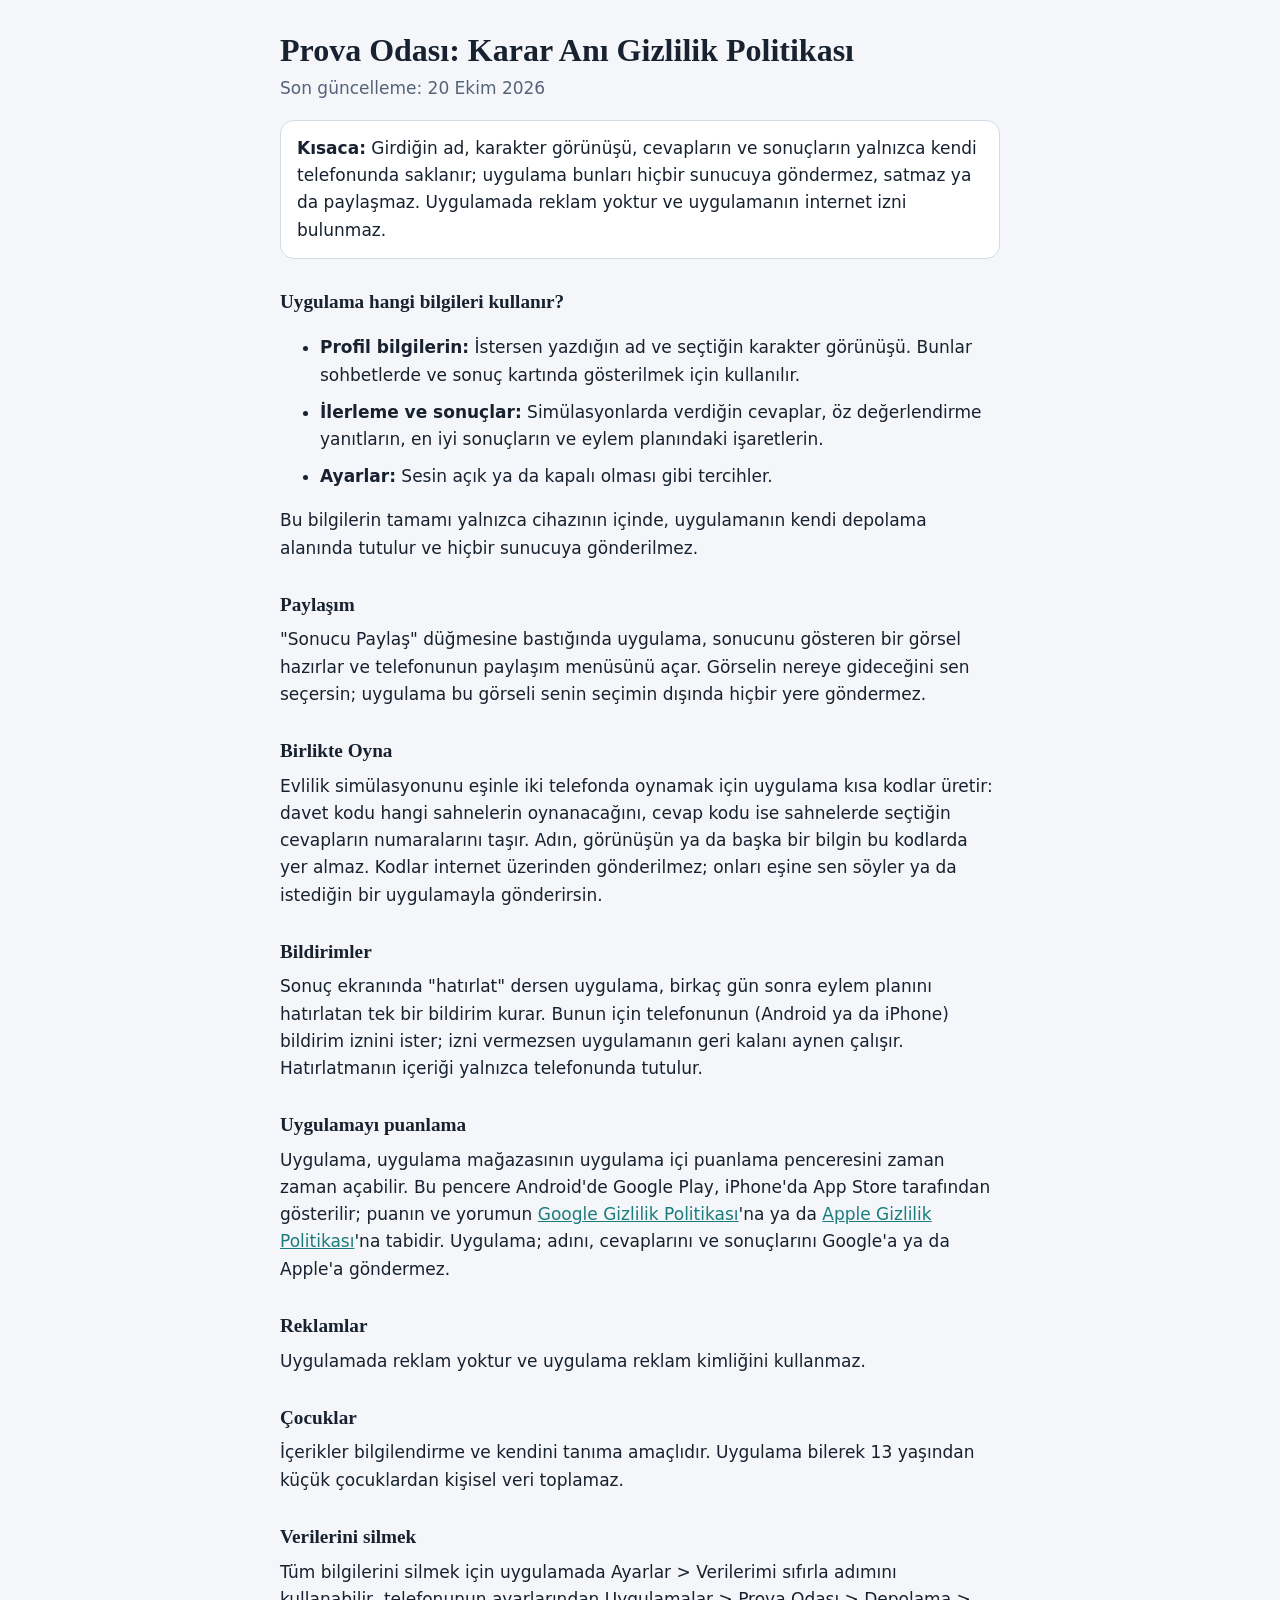
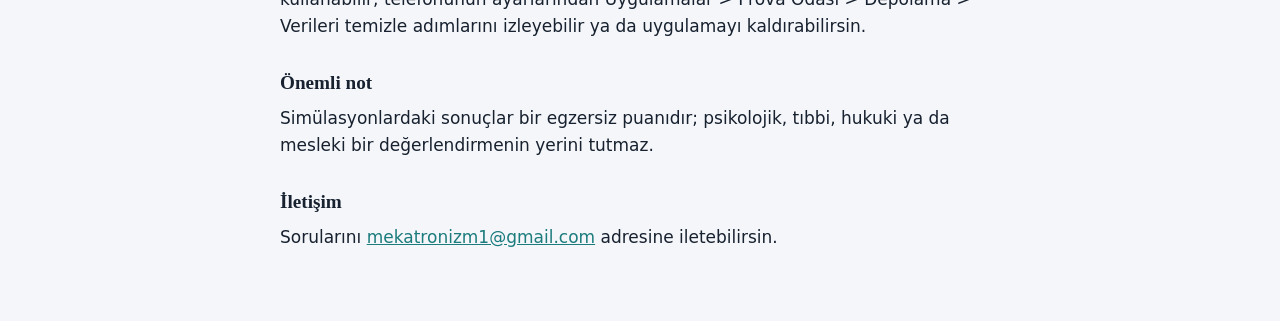
==== index.html @ 397ad5b0 "Add files via upload" ====
<!DOCTYPE html>
<html lang="tr">
<head>
<meta charset="utf-8">
<meta name="viewport" content="width=device-width, initial-scale=1">
<title>Prova Odası: Karar Anı Gizlilik Politikası</title>
<style>
:root{--bg:#F4F6F9;--ink:#17212F;--muted:#55627A;--line:#D3DCE5;--teal:#1C7C7D;--surface:#fff}
@media (prefers-color-scheme: dark){:root{--bg:#0F1722;--ink:#E8EEF5;--muted:#9AA8BC;--line:#2A3649;--teal:#4FB8B9;--surface:#182231}}
body{margin:0;background:var(--bg);color:var(--ink);font:17px/1.6 system-ui,-apple-system,"Segoe UI",Roboto,sans-serif}
main{max-width:720px;margin:0 auto;padding:32px 18px 60px}
h1{font-family:Georgia,serif;font-size:2rem;line-height:1.15;margin:0 0 6px}
h2{font-family:Georgia,serif;font-size:1.2rem;margin:28px 0 6px}
p,li{margin:0 0 10px}
.muted{color:var(--muted)}
.box{background:var(--surface);border:1px solid var(--line);border-radius:14px;padding:14px 16px;margin:18px 0}
a{color:var(--teal)}
</style>
</head>
<body>
<main>
<h1>Prova Odası: Karar Anı Gizlilik Politikası</h1>
<p class="muted">Son güncelleme: 20 Ekim 2026</p>

<div class="box"><b>Kısaca:</b> Girdiğin ad, karakter görünüşü, cevapların ve sonuçların yalnızca kendi telefonunda saklanır; uygulama bunları hiçbir sunucuya göndermez, satmaz ya da paylaşmaz. Uygulamada reklam yoktur ve uygulamanın internet izni bulunmaz.</div>

<h2>Uygulama hangi bilgileri kullanır?</h2>
<ul>
  <li><b>Profil bilgilerin:</b> İstersen yazdığın ad ve seçtiğin karakter görünüşü. Bunlar sohbetlerde ve sonuç kartında gösterilmek için kullanılır.</li>
  <li><b>İlerleme ve sonuçlar:</b> Simülasyonlarda verdiğin cevaplar, öz değerlendirme yanıtların, en iyi sonuçların ve eylem planındaki işaretlerin.</li>
  <li><b>Ayarlar:</b> Sesin açık ya da kapalı olması gibi tercihler.</li>
</ul>
<p>Bu bilgilerin tamamı yalnızca cihazının içinde, uygulamanın kendi depolama alanında tutulur ve hiçbir sunucuya gönderilmez.</p>

<h2>Paylaşım</h2>
<p>"Sonucu Paylaş" düğmesine bastığında uygulama, sonucunu gösteren bir görsel hazırlar ve telefonunun paylaşım menüsünü açar. Görselin nereye gideceğini sen seçersin; uygulama bu görseli senin seçimin dışında hiçbir yere göndermez.</p>

<h2>Birlikte Oyna</h2>
<p>Evlilik simülasyonunu eşinle iki telefonda oynamak için uygulama kısa kodlar üretir: davet kodu hangi sahnelerin oynanacağını, cevap kodu ise sahnelerde seçtiğin cevapların numaralarını taşır. Adın, görünüşün ya da başka bir bilgin bu kodlarda yer almaz. Kodlar internet üzerinden gönderilmez; onları eşine sen söyler ya da istediğin bir uygulamayla gönderirsin.</p>

<h2>Bildirimler</h2>
<p>Sonuç ekranında "hatırlat" dersen uygulama, birkaç gün sonra eylem planını hatırlatan tek bir bildirim kurar. Bunun için telefonunun (Android ya da iPhone) bildirim iznini ister; izni vermezsen uygulamanın geri kalanı aynen çalışır. Hatırlatmanın içeriği yalnızca telefonunda tutulur.</p>

<h2>Uygulamayı puanlama</h2>
<p>Uygulama, uygulama mağazasının uygulama içi puanlama penceresini zaman zaman açabilir. Bu pencere Android'de Google Play, iPhone'da App Store tarafından gösterilir; puanın ve yorumun <a href="https://policies.google.com/privacy">Google Gizlilik Politikası</a>'na ya da <a href="https://www.apple.com/tr/legal/privacy/">Apple Gizlilik Politikası</a>'na tabidir. Uygulama; adını, cevaplarını ve sonuçlarını Google'a ya da Apple'a göndermez.</p>

<h2>Reklamlar</h2>
<p>Uygulamada reklam yoktur ve uygulama reklam kimliğini kullanmaz.</p>

<h2>Çocuklar</h2>
<p>İçerikler bilgilendirme ve kendini tanıma amaçlıdır. Uygulama bilerek 13 yaşından küçük çocuklardan kişisel veri toplamaz.</p>

<h2>Verilerini silmek</h2>
<p>Tüm bilgilerini silmek için uygulamada Ayarlar &gt; Verilerimi sıfırla adımını kullanabilir, telefonunun ayarlarından Uygulamalar &gt; Prova Odası &gt; Depolama &gt; Verileri temizle adımlarını izleyebilir ya da uygulamayı kaldırabilirsin.</p>

<h2>Önemli not</h2>
<p>Simülasyonlardaki sonuçlar bir egzersiz puanıdır; psikolojik, tıbbi, hukuki ya da mesleki bir değerlendirmenin yerini tutmaz.</p>

<h2>İletişim</h2>
<p>Sorularını <a href="mailto:mekatronizm1@gmail.com">mekatronizm1@gmail.com</a> adresine iletebilirsin.</p>
</main>
</body>
</html>
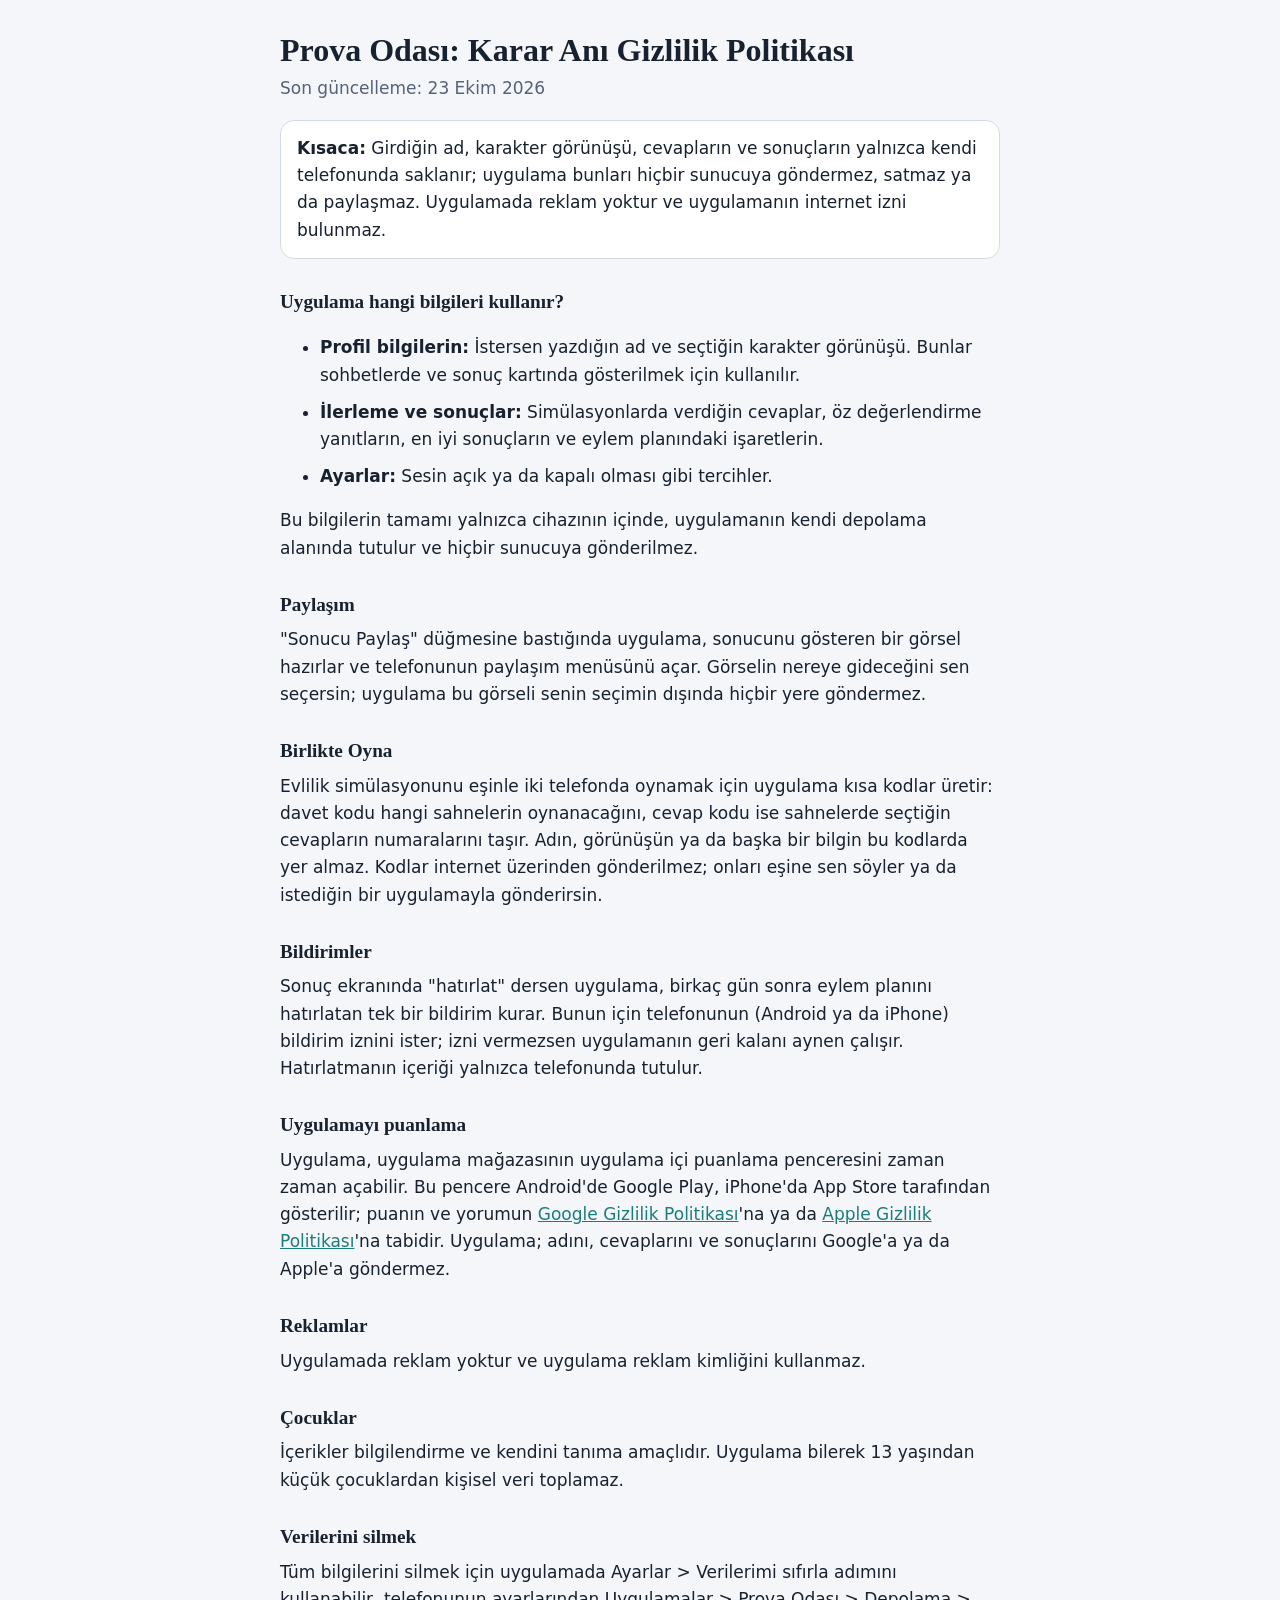
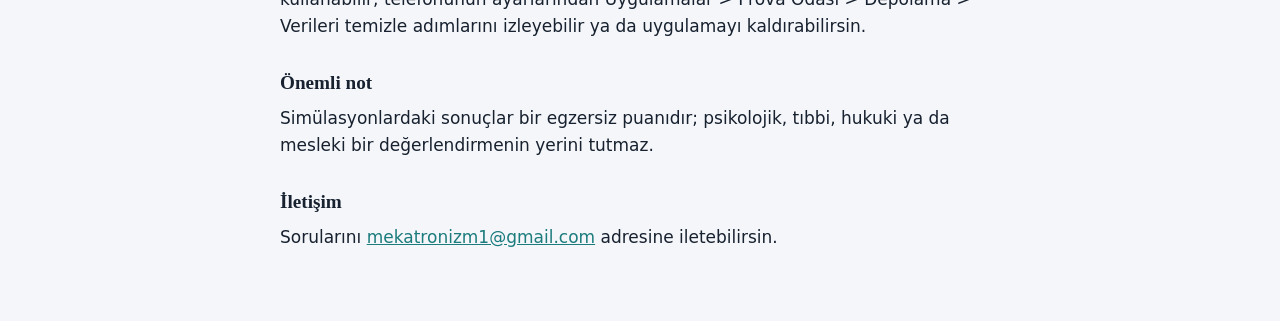
==== commit cccf00d3: "Add files via upload" ====
--- a/index.html
+++ b/index.html
@@ -20,7 +20,7 @@
 <body>
 <main>
 <h1>Prova Odası: Karar Anı Gizlilik Politikası</h1>
-<p class="muted">Son güncelleme: 20 Ekim 2026</p>
+<p class="muted">Son güncelleme: 23 Ekim 2026</p>
 
 <div class="box"><b>Kısaca:</b> Girdiğin ad, karakter görünüşü, cevapların ve sonuçların yalnızca kendi telefonunda saklanır; uygulama bunları hiçbir sunucuya göndermez, satmaz ya da paylaşmaz. Uygulamada reklam yoktur ve uygulamanın internet izni bulunmaz.</div>
 
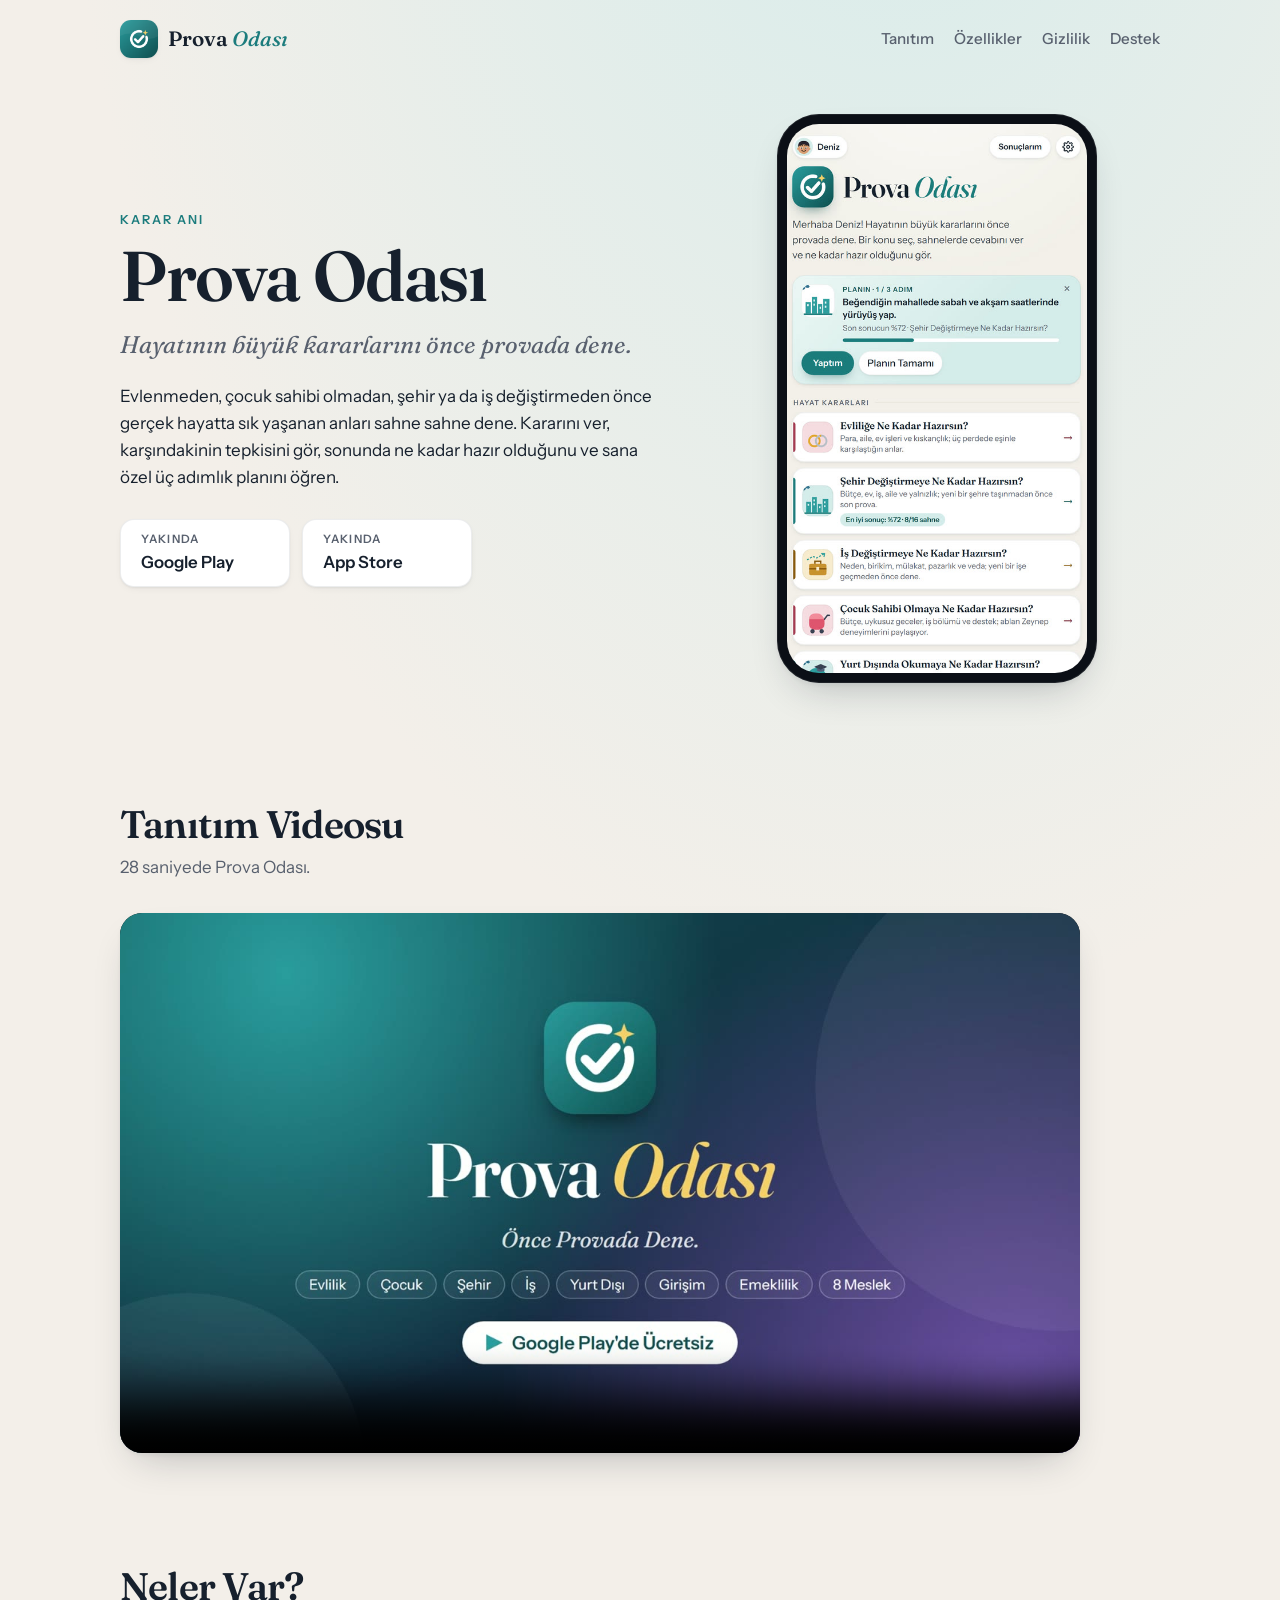
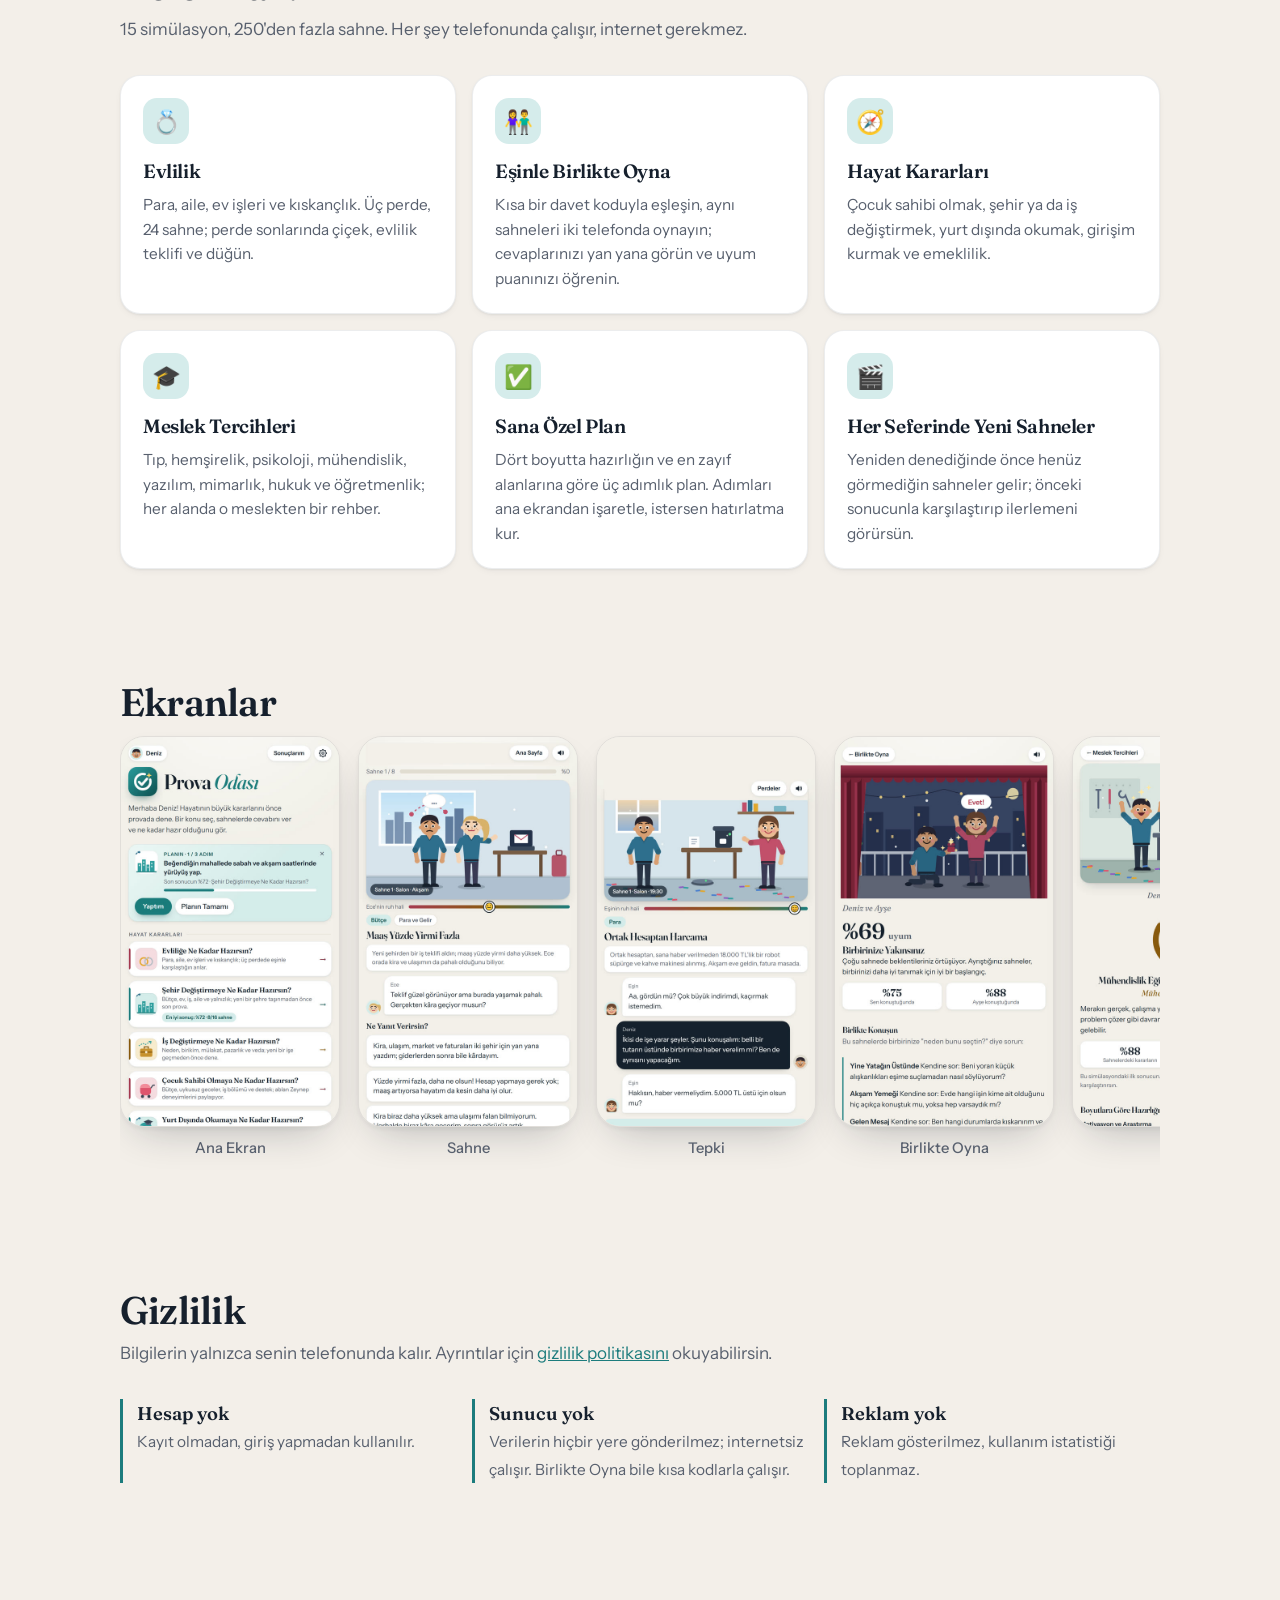
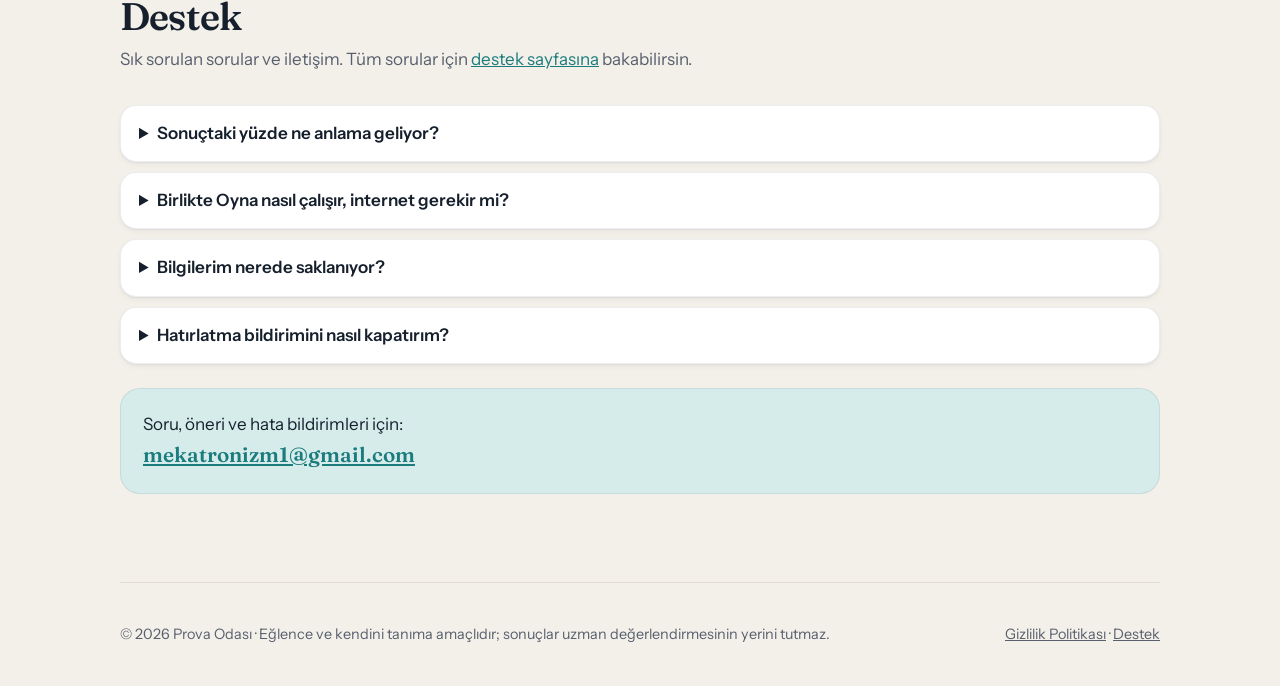
==== commit 7029be1a: "Add files via upload" ====
--- a/index.html
+++ b/index.html
@@ -1,63 +1,107 @@
-<!DOCTYPE html>
+<!doctype html>
 <html lang="tr">
 <head>
-<meta charset="utf-8">
-<meta name="viewport" content="width=device-width, initial-scale=1">
-<title>Prova Odası: Karar Anı Gizlilik Politikası</title>
-<style>
-:root{--bg:#F4F6F9;--ink:#17212F;--muted:#55627A;--line:#D3DCE5;--teal:#1C7C7D;--surface:#fff}
-@media (prefers-color-scheme: dark){:root{--bg:#0F1722;--ink:#E8EEF5;--muted:#9AA8BC;--line:#2A3649;--teal:#4FB8B9;--surface:#182231}}
-body{margin:0;background:var(--bg);color:var(--ink);font:17px/1.6 system-ui,-apple-system,"Segoe UI",Roboto,sans-serif}
-main{max-width:720px;margin:0 auto;padding:32px 18px 60px}
-h1{font-family:Georgia,serif;font-size:2rem;line-height:1.15;margin:0 0 6px}
-h2{font-family:Georgia,serif;font-size:1.2rem;margin:28px 0 6px}
-p,li{margin:0 0 10px}
-.muted{color:var(--muted)}
-.box{background:var(--surface);border:1px solid var(--line);border-radius:14px;padding:14px 16px;margin:18px 0}
-a{color:var(--teal)}
-</style>
+  <meta charset="utf-8" />
+  <meta name="viewport" content="width=device-width, initial-scale=1, viewport-fit=cover" />
+  <title>Prova Odası – Hayatın Büyük Kararlarını Önce Provada Dene</title>
+  <meta name="description" content="Prova Odası: evlilik, çocuk, şehir ya da iş değiştirmek, yurt dışında okumak, girişim, emeklilik ve sekiz meslek için sahneli karar provaları. Eşinle birlikte oyna, sana özel planını al. Hesap yok, reklam yok." />
+  <meta property="og:title" content="Prova Odası – Hayatın Büyük Kararlarını Önce Provada Dene" />
+  <meta property="og:description" content="Gerçek hayattan sahnelerde kararını ver, tepkiyi gör, ne kadar hazır olduğunu keşfet. Eşinle birlikte oyna. Hesap yok, reklam yok." />
+  <meta property="og:image" content="img/video-kapak.jpg" />
+  <meta name="theme-color" content="#F3EFE9" media="(prefers-color-scheme: light)" />
+  <meta name="theme-color" content="#0E151F" media="(prefers-color-scheme: dark)" />
+  <link rel="icon" href="img/favicon.png" />
+  <link rel="stylesheet" href="fonts.css" />
+  <link rel="stylesheet" href="site.css" />
 </head>
 <body>
-<main>
-<h1>Prova Odası: Karar Anı Gizlilik Politikası</h1>
-<p class="muted">Son güncelleme: 23 Ekim 2026</p>
+  <div class="wrap">
+    <header class="top">
+      <a class="brand" href="#"><img src="img/logo.png" alt="" width="38" height="38" /><span>Prova <em>Odası</em></span></a>
+      <nav class="links" aria-label="Sayfa bölümleri">
+        <a href="#video">Tanıtım</a>
+        <a href="#ozellikler">Özellikler</a>
+        <a href="#gizlilik">Gizlilik</a>
+        <a href="#destek">Destek</a>
+      </nav>
+    </header>
 
-<div class="box"><b>Kısaca:</b> Girdiğin ad, karakter görünüşü, cevapların ve sonuçların yalnızca kendi telefonunda saklanır; uygulama bunları hiçbir sunucuya göndermez, satmaz ya da paylaşmaz. Uygulamada reklam yoktur ve uygulamanın internet izni bulunmaz.</div>
+    <main>
+      <section class="hero" aria-labelledby="baslik">
+        <div>
+          <p class="eyebrow">Karar Anı</p>
+          <h1 id="baslik">Prova Odası</h1>
+          <p class="tag">Hayatının büyük kararlarını önce provada dene.</p>
+          <p class="lead">Evlenmeden, çocuk sahibi olmadan, şehir ya da iş değiştirmeden önce gerçek hayatta sık yaşanan anları sahne sahne dene. Kararını ver, karşındakinin tepkisini gör, sonunda ne kadar hazır olduğunu ve sana özel üç adımlık planını öğren.</p>
+          <div class="stores">
+            <span class="store" aria-label="Google Play'de yakında"><small>Yakında</small><strong>Google Play</strong></span>
+            <span class="store" aria-label="App Store'da yakında"><small>Yakında</small><strong>App Store</strong></span>
+          </div>
+        </div>
+        <div class="phone"><img src="img/01-ana-ekran.jpg" alt="Prova Odası ana ekranı: simülasyon listesi ve sıradaki plan adımı" width="540" height="960" /></div>
+      </section>
 
-<h2>Uygulama hangi bilgileri kullanır?</h2>
-<ul>
-  <li><b>Profil bilgilerin:</b> İstersen yazdığın ad ve seçtiğin karakter görünüşü. Bunlar sohbetlerde ve sonuç kartında gösterilmek için kullanılır.</li>
-  <li><b>İlerleme ve sonuçlar:</b> Simülasyonlarda verdiğin cevaplar, öz değerlendirme yanıtların, en iyi sonuçların ve eylem planındaki işaretlerin.</li>
-  <li><b>Ayarlar:</b> Sesin açık ya da kapalı olması gibi tercihler.</li>
-</ul>
-<p>Bu bilgilerin tamamı yalnızca cihazının içinde, uygulamanın kendi depolama alanında tutulur ve hiçbir sunucuya gönderilmez.</p>
+      <section id="video" aria-labelledby="video-baslik">
+        <h2 id="video-baslik">Tanıtım Videosu</h2>
+        <p class="sub">28 saniyede Prova Odası.</p>
+        <video class="video" controls preload="none" poster="img/video-kapak.jpg" playsinline>
+          <source src="tanitim.mp4" type="video/mp4" />
+        </video>
+      </section>
 
-<h2>Paylaşım</h2>
-<p>"Sonucu Paylaş" düğmesine bastığında uygulama, sonucunu gösteren bir görsel hazırlar ve telefonunun paylaşım menüsünü açar. Görselin nereye gideceğini sen seçersin; uygulama bu görseli senin seçimin dışında hiçbir yere göndermez.</p>
+      <section id="ozellikler" aria-labelledby="ozellik-baslik">
+        <h2 id="ozellik-baslik">Neler Var?</h2>
+        <p class="sub">15 simülasyon, 250'den fazla sahne. Her şey telefonunda çalışır, internet gerekmez.</p>
+        <div class="features">
+          <div class="feature"><div class="ico" aria-hidden="true">💍</div><h3>Evlilik</h3><p>Para, aile, ev işleri ve kıskançlık. Üç perde, 24 sahne; perde sonlarında çiçek, evlilik teklifi ve düğün.</p></div>
+          <div class="feature"><div class="ico" aria-hidden="true">👫</div><h3>Eşinle Birlikte Oyna</h3><p>Kısa bir davet koduyla eşleşin, aynı sahneleri iki telefonda oynayın; cevaplarınızı yan yana görün ve uyum puanınızı öğrenin.</p></div>
+          <div class="feature"><div class="ico" aria-hidden="true">🧭</div><h3>Hayat Kararları</h3><p>Çocuk sahibi olmak, şehir ya da iş değiştirmek, yurt dışında okumak, girişim kurmak ve emeklilik.</p></div>
+          <div class="feature"><div class="ico" aria-hidden="true">🎓</div><h3>Meslek Tercihleri</h3><p>Tıp, hemşirelik, psikoloji, mühendislik, yazılım, mimarlık, hukuk ve öğretmenlik; her alanda o meslekten bir rehber.</p></div>
+          <div class="feature"><div class="ico" aria-hidden="true">✅</div><h3>Sana Özel Plan</h3><p>Dört boyutta hazırlığın ve en zayıf alanlarına göre üç adımlık plan. Adımları ana ekrandan işaretle, istersen hatırlatma kur.</p></div>
+          <div class="feature"><div class="ico" aria-hidden="true">🎬</div><h3>Her Seferinde Yeni Sahneler</h3><p>Yeniden denediğinde önce henüz görmediğin sahneler gelir; önceki sonucunla karşılaştırıp ilerlemeni görürsün.</p></div>
+        </div>
+      </section>
 
-<h2>Birlikte Oyna</h2>
-<p>Evlilik simülasyonunu eşinle iki telefonda oynamak için uygulama kısa kodlar üretir: davet kodu hangi sahnelerin oynanacağını, cevap kodu ise sahnelerde seçtiğin cevapların numaralarını taşır. Adın, görünüşün ya da başka bir bilgin bu kodlarda yer almaz. Kodlar internet üzerinden gönderilmez; onları eşine sen söyler ya da istediğin bir uygulamayla gönderirsin.</p>
+      <section aria-labelledby="ekran-baslik">
+        <h2 id="ekran-baslik">Ekranlar</h2>
+        <div class="shots" tabindex="0" aria-label="Uygulama ekran görüntüleri, yatay kaydırılabilir">
+          <figure><img src="img/01-ana-ekran.jpg" alt="Ana ekran" width="540" height="960" loading="lazy" /><figcaption>Ana Ekran</figcaption></figure>
+          <figure><img src="img/02-sahne.jpg" alt="Bir sahne ve üç cevap seçeneği" width="540" height="960" loading="lazy" /><figcaption>Sahne</figcaption></figure>
+          <figure><img src="img/03-tepki.jpg" alt="Cevaptan sonra karşıdakinin tepkisi" width="540" height="960" loading="lazy" /><figcaption>Tepki</figcaption></figure>
+          <figure><img src="img/04-birlikte-oyna.jpg" alt="Birlikte Oyna uyum sonucu" width="540" height="960" loading="lazy" /><figcaption>Birlikte Oyna</figcaption></figure>
+          <figure><img src="img/05-sonuc.jpg" alt="Hazırlık sonucu ve boyutlar" width="540" height="960" loading="lazy" /><figcaption>Sonuç</figcaption></figure>
+          <figure><img src="img/06-meslekler.jpg" alt="Meslek tercihleri listesi" width="540" height="960" loading="lazy" /><figcaption>Meslekler</figcaption></figure>
+        </div>
+      </section>
 
-<h2>Bildirimler</h2>
-<p>Sonuç ekranında "hatırlat" dersen uygulama, birkaç gün sonra eylem planını hatırlatan tek bir bildirim kurar. Bunun için telefonunun (Android ya da iPhone) bildirim iznini ister; izni vermezsen uygulamanın geri kalanı aynen çalışır. Hatırlatmanın içeriği yalnızca telefonunda tutulur.</p>
+      <section id="gizlilik" aria-labelledby="gizlilik-baslik">
+        <h2 id="gizlilik-baslik">Gizlilik</h2>
+        <p class="sub">Bilgilerin yalnızca senin telefonunda kalır. Ayrıntılar için <a href="gizlilik.html">gizlilik politikasını</a> okuyabilirsin.</p>
+        <div class="privacy">
+          <div><strong>Hesap yok</strong><span>Kayıt olmadan, giriş yapmadan kullanılır.</span></div>
+          <div><strong>Sunucu yok</strong><span>Verilerin hiçbir yere gönderilmez; internetsiz çalışır. Birlikte Oyna bile kısa kodlarla çalışır.</span></div>
+          <div><strong>Reklam yok</strong><span>Reklam gösterilmez, kullanım istatistiği toplanmaz.</span></div>
+        </div>
+      </section>
 
-<h2>Uygulamayı puanlama</h2>
-<p>Uygulama, uygulama mağazasının uygulama içi puanlama penceresini zaman zaman açabilir. Bu pencere Android'de Google Play, iPhone'da App Store tarafından gösterilir; puanın ve yorumun <a href="https://policies.google.com/privacy">Google Gizlilik Politikası</a>'na ya da <a href="https://www.apple.com/tr/legal/privacy/">Apple Gizlilik Politikası</a>'na tabidir. Uygulama; adını, cevaplarını ve sonuçlarını Google'a ya da Apple'a göndermez.</p>
+      <section id="destek" aria-labelledby="destek-baslik">
+        <h2 id="destek-baslik">Destek</h2>
+        <p class="sub">Sık sorulan sorular ve iletişim. Tüm sorular için <a href="destek.html">destek sayfasına</a> bakabilirsin.</p>
+        <details><summary>Sonuçtaki yüzde ne anlama geliyor?</summary><p>Sahnelerde verdiğin cevaplardan ve sondaki kısa öz değerlendirmeden hesaplanan bir egzersiz puanıdır. Psikolojik, tıbbi ya da mesleki bir değerlendirmenin yerini tutmaz; kendini tanıman ve konuşmaya başlaman için bir başlangıçtır.</p></details>
+        <details><summary>Birlikte Oyna nasıl çalışır, internet gerekir mi?</summary><p>İnternet gerekmez. Biriniz Evlilik › Birlikte Oyna'dan davet kodu oluşturur, diğeri koda katılır. Aynı sahneleri kendi telefonlarınızda oynarsınız; bitirince çıkan kısa cevap kodlarını birbirinize verince cevaplarınız yan yana açılır.</p></details>
+        <details><summary>Bilgilerim nerede saklanıyor?</summary><p>Yalnızca telefonunda. Ayarlar › Verilerimi sıfırla ile hepsini silebilirsin; uygulamayı kaldırınca da silinir.</p></details>
+        <details><summary>Hatırlatma bildirimini nasıl kapatırım?</summary><p>Sonuç ekranındaki hatırlatma satırında “Kaldır”a dokun. Bildirimlerin tamamını telefonunun ayarlarından da kapatabilirsin.</p></details>
+        <div class="contact">
+          <div>Soru, öneri ve hata bildirimleri için:</div>
+          <div class="mail"><a href="mailto:mekatronizm1@gmail.com">mekatronizm1@gmail.com</a></div>
+        </div>
+      </section>
+    </main>
 
-<h2>Reklamlar</h2>
-<p>Uygulamada reklam yoktur ve uygulama reklam kimliğini kullanmaz.</p>
-
-<h2>Çocuklar</h2>
-<p>İçerikler bilgilendirme ve kendini tanıma amaçlıdır. Uygulama bilerek 13 yaşından küçük çocuklardan kişisel veri toplamaz.</p>
-
-<h2>Verilerini silmek</h2>
-<p>Tüm bilgilerini silmek için uygulamada Ayarlar &gt; Verilerimi sıfırla adımını kullanabilir, telefonunun ayarlarından Uygulamalar &gt; Prova Odası &gt; Depolama &gt; Verileri temizle adımlarını izleyebilir ya da uygulamayı kaldırabilirsin.</p>
-
-<h2>Önemli not</h2>
-<p>Simülasyonlardaki sonuçlar bir egzersiz puanıdır; psikolojik, tıbbi, hukuki ya da mesleki bir değerlendirmenin yerini tutmaz.</p>
-
-<h2>İletişim</h2>
-<p>Sorularını <a href="mailto:mekatronizm1@gmail.com">mekatronizm1@gmail.com</a> adresine iletebilirsin.</p>
-</main>
+    <footer>
+      <span>© 2026 Prova Odası · Eğlence ve kendini tanıma amaçlıdır; sonuçlar uzman değerlendirmesinin yerini tutmaz.</span>
+      <span><a href="gizlilik.html">Gizlilik Politikası</a> · <a href="destek.html">Destek</a></span>
+    </footer>
+  </div>
 </body>
 </html>
--- a/fonts.css
+++ b/fonts.css
@@ -0,0 +1,51 @@
+/* Yazı tipleri uygulamaya gömülüdür (SIL Open Font License). Kaynak: Google Fonts. */
+@font-face {
+  font-family: 'Fraunces';
+  font-style: italic;
+  font-weight: 400 700;
+  font-display: swap;
+  src: url(fonts/Fraunces-italic-latin-ext.woff2) format('woff2');
+  unicode-range: U+0100-02BA, U+02BD-02C5, U+02C7-02CC, U+02CE-02D7, U+02DD-02FF, U+0304, U+0308, U+0329, U+1D00-1DBF, U+1E00-1E9F, U+1EF2-1EFF, U+2020, U+20A0-20AB, U+20AD-20C4, U+2113, U+2C60-2C7F, U+A720-A7FF;
+}
+@font-face {
+  font-family: 'Fraunces';
+  font-style: italic;
+  font-weight: 400 700;
+  font-display: swap;
+  src: url(fonts/Fraunces-italic-latin.woff2) format('woff2');
+  unicode-range: U+0000-00FF, U+0131, U+0152-0153, U+02BB-02BC, U+02C6, U+02DA, U+02DC, U+0304, U+0308, U+0329, U+2000-206F, U+20AC, U+2122, U+2191, U+2193, U+2212, U+2215, U+FEFF, U+FFFD;
+}
+@font-face {
+  font-family: 'Fraunces';
+  font-style: normal;
+  font-weight: 400 700;
+  font-display: swap;
+  src: url(fonts/Fraunces-normal-latin-ext.woff2) format('woff2');
+  unicode-range: U+0100-02BA, U+02BD-02C5, U+02C7-02CC, U+02CE-02D7, U+02DD-02FF, U+0304, U+0308, U+0329, U+1D00-1DBF, U+1E00-1E9F, U+1EF2-1EFF, U+2020, U+20A0-20AB, U+20AD-20C4, U+2113, U+2C60-2C7F, U+A720-A7FF;
+}
+@font-face {
+  font-family: 'Fraunces';
+  font-style: normal;
+  font-weight: 400 700;
+  font-display: swap;
+  src: url(fonts/Fraunces-normal-latin.woff2) format('woff2');
+  unicode-range: U+0000-00FF, U+0131, U+0152-0153, U+02BB-02BC, U+02C6, U+02DA, U+02DC, U+0304, U+0308, U+0329, U+2000-206F, U+20AC, U+2122, U+2191, U+2193, U+2212, U+2215, U+FEFF, U+FFFD;
+}
+@font-face {
+  font-family: 'Instrument Sans';
+  font-style: normal;
+  font-weight: 400 600;
+  font-stretch: 100%;
+  font-display: swap;
+  src: url(fonts/InstrumentSans-normal-latin-ext.woff2) format('woff2');
+  unicode-range: U+0100-02BA, U+02BD-02C5, U+02C7-02CC, U+02CE-02D7, U+02DD-02FF, U+0304, U+0308, U+0329, U+1D00-1DBF, U+1E00-1E9F, U+1EF2-1EFF, U+2020, U+20A0-20AB, U+20AD-20C4, U+2113, U+2C60-2C7F, U+A720-A7FF;
+}
+@font-face {
+  font-family: 'Instrument Sans';
+  font-style: normal;
+  font-weight: 400 600;
+  font-stretch: 100%;
+  font-display: swap;
+  src: url(fonts/InstrumentSans-normal-latin.woff2) format('woff2');
+  unicode-range: U+0000-00FF, U+0131, U+0152-0153, U+02BB-02BC, U+02C6, U+02DA, U+02DC, U+0304, U+0308, U+0329, U+2000-206F, U+20AC, U+2122, U+2191, U+2193, U+2212, U+2215, U+FEFF, U+FFFD;
+}
--- a/site.css
+++ b/site.css
@@ -0,0 +1,103 @@
+/* Prova Odası tanıtım sitesi: uygulamanın kendi renkleri ve yazı tipleri.
+   Telefon ya da bilgisayar koyu temadaysa site de koyu görünür. */
+:root{
+  color-scheme:light dark;
+  --bg:#F3EFE9; --bg2:#FBF9F5; --surface:#FFFFFF; --ink:#16202D; --muted:#58606E;
+  --line:#E3DCD2; --hair:rgba(22,32,45,.08);
+  --teal:#1C7C7D; --teal-hi:#23908F; --teal-soft:#D5ECEB; --teal-ink:#0F4F50;
+  --rose:#A63A52; --gold:#B07A1E;
+  --sh-1:0 1px 2px rgba(22,32,45,.05),0 3px 10px -4px rgba(22,32,45,.10);
+  --sh-2:0 2px 4px rgba(22,32,45,.05),0 18px 40px -18px rgba(22,32,45,.30);
+  --serif:"Fraunces",Georgia,serif;
+  --sans:"Instrument Sans",system-ui,-apple-system,"Segoe UI",Roboto,sans-serif;
+}
+@media (prefers-color-scheme: dark){
+  :root{
+    --bg:#0E151F; --bg2:#121B27; --surface:#172130; --ink:#E8EEF5; --muted:#9AA8BC;
+    --line:#263244; --hair:rgba(255,255,255,.07);
+    --teal:#4FB8B9; --teal-hi:#6CCFCF; --teal-soft:#16393B; --teal-ink:#A8E3E3;
+    --rose:#E58AA0; --gold:#E8B65A;
+    --sh-1:0 1px 2px rgba(0,0,0,.35),0 4px 12px -6px rgba(0,0,0,.5);
+    --sh-2:0 2px 4px rgba(0,0,0,.35),0 18px 40px -18px rgba(0,0,0,.75);
+  }
+}
+*{box-sizing:border-box}
+html{scroll-behavior:smooth}
+@media (prefers-reduced-motion: reduce){html{scroll-behavior:auto}}
+body{margin:0;background:var(--bg);color:var(--ink);font:17px/1.6 var(--sans);
+  -webkit-font-smoothing:antialiased;text-rendering:optimizeLegibility;
+  background-image:radial-gradient(110% 60% at 70% -10%,var(--teal-soft),transparent 60%)}
+.wrap{max-width:1080px;margin:0 auto;padding-left:max(20px,env(safe-area-inset-left));padding-right:max(20px,env(safe-area-inset-right))}
+.wrap.narrow{max-width:760px}
+a{color:var(--teal)}
+a:focus-visible,button:focus-visible,summary:focus-visible,.shots:focus-visible{outline:3px solid var(--teal);outline-offset:3px;border-radius:6px}
+h1,h2,h3{font-family:var(--serif);font-weight:600;letter-spacing:-.02em;text-wrap:balance}
+h2 em,h1 em{font-style:italic;font-weight:500;color:var(--teal)}
+
+/* Üst kısım */
+header.top{display:flex;align-items:center;justify-content:space-between;gap:16px;padding-block:20px}
+.brand{display:flex;align-items:center;gap:10px;color:var(--ink);font-family:var(--serif);font-weight:600;font-size:1.3rem;text-decoration:none}
+.brand em{font-style:italic;font-weight:500;color:var(--teal)}
+.brand img{width:38px;height:38px;border-radius:11px;box-shadow:var(--sh-1)}
+nav.links{display:flex;gap:20px;flex-wrap:wrap}
+nav.links a{color:var(--muted);text-decoration:none;font-size:.95rem;font-weight:500}
+nav.links a:hover{color:var(--ink)}
+
+/* Giriş bölümü */
+.hero{display:grid;grid-template-columns:1.1fr .9fr;gap:48px;align-items:center;padding-block:36px 64px}
+.eyebrow{font-size:.78rem;font-weight:700;letter-spacing:.16em;text-transform:uppercase;color:var(--teal);margin:0 0 10px}
+.hero h1{font-size:clamp(2.6rem,7vw,4.4rem);line-height:1.02;margin:0 0 14px}
+.hero .tag{font-family:var(--serif);font-style:italic;font-size:clamp(1.2rem,2.6vw,1.5rem);color:var(--muted);margin:0 0 18px}
+.hero p.lead{max-width:52ch;margin:0 0 28px}
+.stores{display:flex;gap:12px;flex-wrap:wrap}
+.store{display:inline-flex;flex-direction:column;padding:10px 20px;border-radius:14px;background:var(--surface);border:1px solid var(--hair);box-shadow:var(--sh-1);color:var(--ink);text-decoration:none;min-width:170px}
+.store small{color:var(--muted);font-size:.72rem;letter-spacing:.1em;text-transform:uppercase;font-weight:600}
+.store strong{font-size:1.05rem}
+.phone{justify-self:center;width:min(320px,100%);aspect-ratio:9/16;border-radius:42px;background:#0B0F16;padding:10px;box-shadow:var(--sh-2),0 0 0 1px rgba(255,255,255,.08) inset}
+.phone img{width:100%;height:100%;object-fit:cover;object-position:top;border-radius:32px;display:block}
+
+/* Bölümler */
+section{padding-block:56px}
+h2{font-size:clamp(1.8rem,3.8vw,2.4rem);line-height:1.12;margin:0 0 8px}
+.sub{color:var(--muted);margin:0 0 32px;max-width:62ch}
+.video{width:100%;max-width:960px;border-radius:22px;display:block;background:#000;aspect-ratio:16/9;box-shadow:var(--sh-2)}
+
+.features{display:grid;grid-template-columns:repeat(3,minmax(0,1fr));gap:16px}
+.feature{background:var(--surface);border:1px solid var(--hair);border-radius:20px;padding:22px;box-shadow:var(--sh-1)}
+.feature .ico{width:46px;height:46px;border-radius:14px;display:flex;align-items:center;justify-content:center;font-size:1.45rem;background:var(--teal-soft)}
+.feature h3{margin:12px 0 6px;font-size:1.2rem}
+.feature p{margin:0;color:var(--muted);font-size:.96rem}
+
+.shots{display:flex;gap:18px;overflow-x:auto;padding:4px 4px 16px;scroll-snap-type:x mandatory}
+.shots figure{margin:0;flex:0 0 220px;scroll-snap-align:start}
+.shots img{width:220px;height:auto;aspect-ratio:9/16;object-fit:cover;object-position:top;border-radius:24px;display:block;box-shadow:var(--sh-2);border:1px solid var(--hair)}
+.shots figcaption{color:var(--muted);font-size:.92rem;text-align:center;margin-top:10px;font-weight:500}
+
+.privacy{display:grid;grid-template-columns:repeat(3,minmax(0,1fr));gap:16px}
+.privacy div{border-left:3px solid var(--teal);padding-left:14px}
+.privacy strong{display:block;font-family:var(--serif);font-size:1.15rem;font-weight:600}
+.privacy span{color:var(--muted);font-size:.96rem}
+
+details{background:var(--surface);border:1px solid var(--hair);border-radius:16px;padding:14px 18px;margin-bottom:10px;box-shadow:var(--sh-1)}
+summary{cursor:pointer;font-weight:600}
+details p{color:var(--muted);margin:10px 0 0}
+.contact{margin-top:24px;padding:22px;border-radius:20px;background:var(--teal-soft);border:1px solid var(--hair)}
+.contact .mail{font-family:var(--serif);font-size:1.3rem;font-weight:600;word-break:break-all}
+.contact p{color:var(--muted);margin:8px 0 0;font-size:.95rem}
+
+footer{padding-block:40px;color:var(--muted);font-size:.9rem;border-top:1px solid var(--line);margin-top:32px;display:flex;flex-wrap:wrap;gap:8px 24px;justify-content:space-between}
+footer a{color:var(--muted)}
+
+/* Alt sayfalar (destek, gizlilik) */
+.page h1{font-size:clamp(2rem,5vw,2.7rem);line-height:1.12;margin:28px 0 8px}
+.page h2{font-size:1.3rem;margin:34px 0 10px}
+.page p,.page li{margin:0 0 10px}
+.page .box{background:var(--surface);border:1px solid var(--hair);border-radius:16px;padding:14px 18px;margin:18px 0;box-shadow:var(--sh-1)}
+.page .muted{color:var(--muted)}
+.back{display:inline-block;margin-top:6px;font-weight:600;text-decoration:none}
+
+@media (max-width:860px){
+  .hero{grid-template-columns:1fr}
+  .features,.privacy{grid-template-columns:1fr}
+  nav.links{display:none}
+}
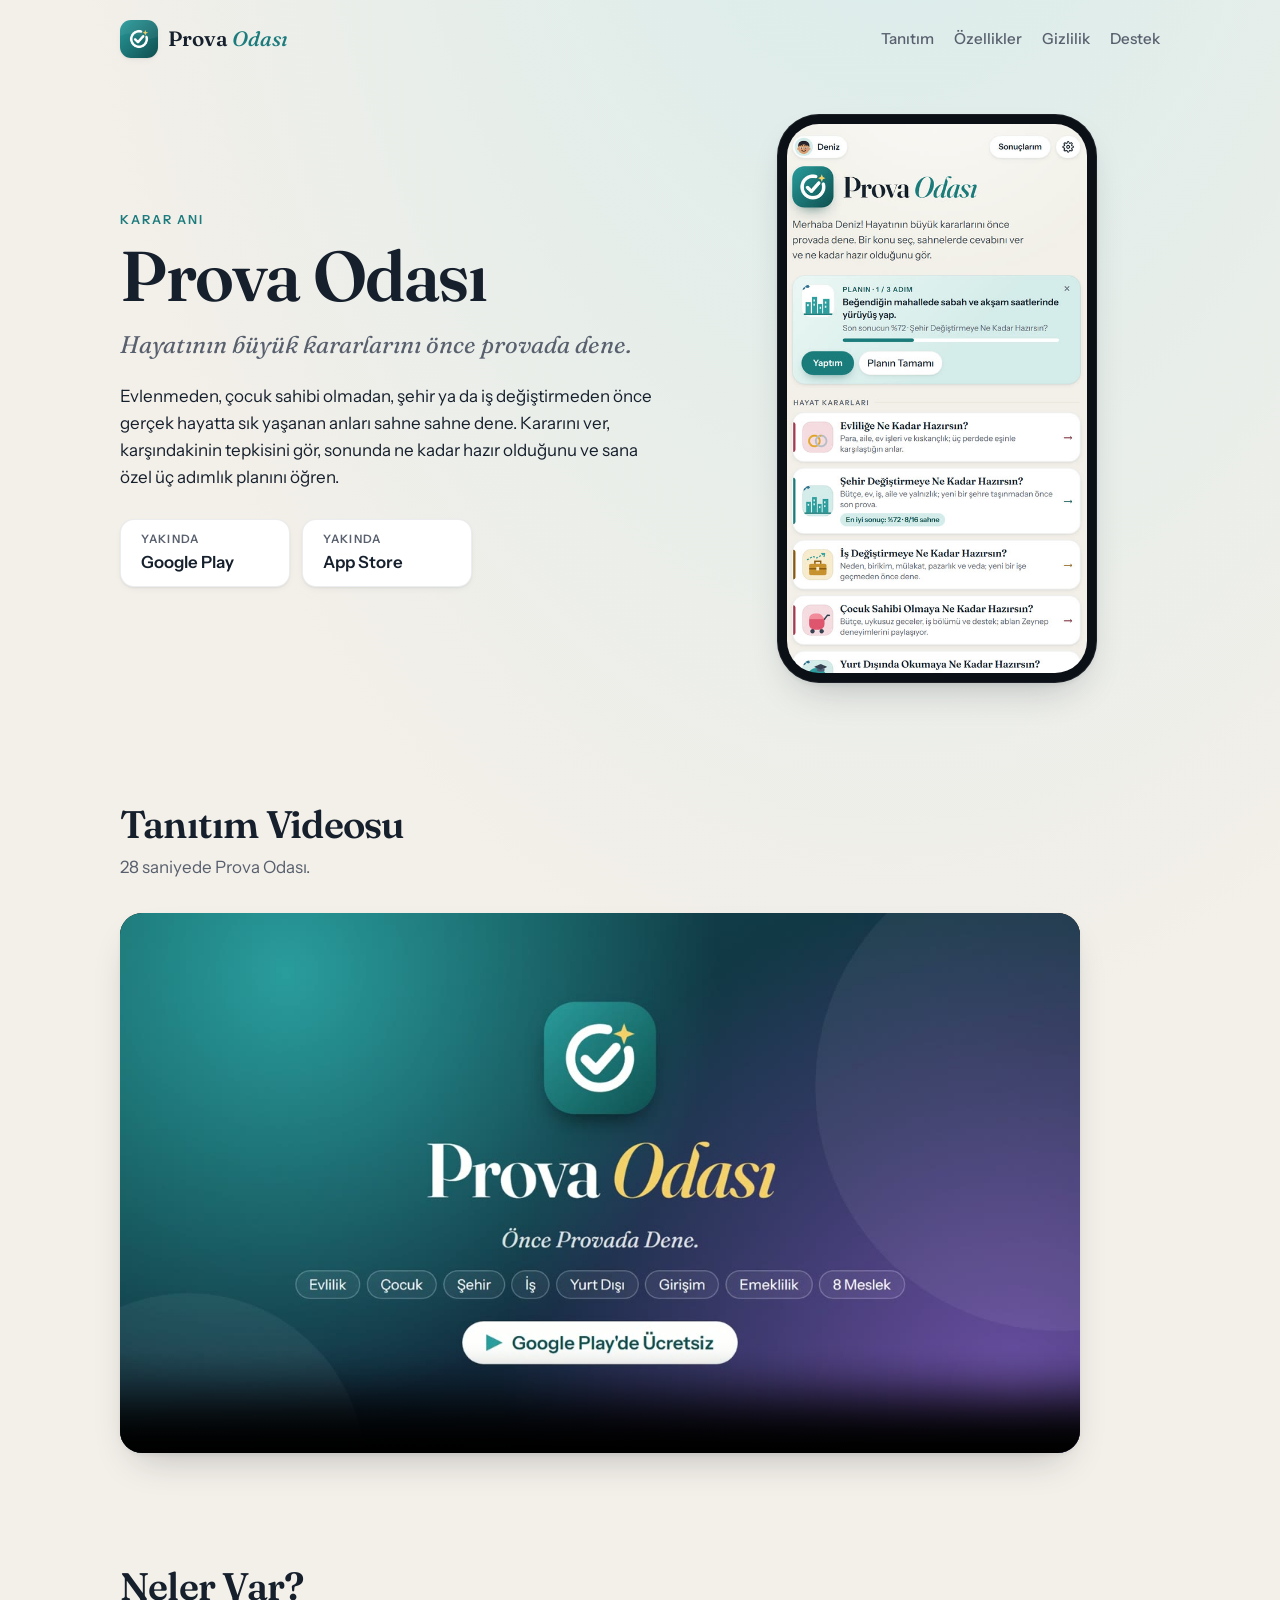
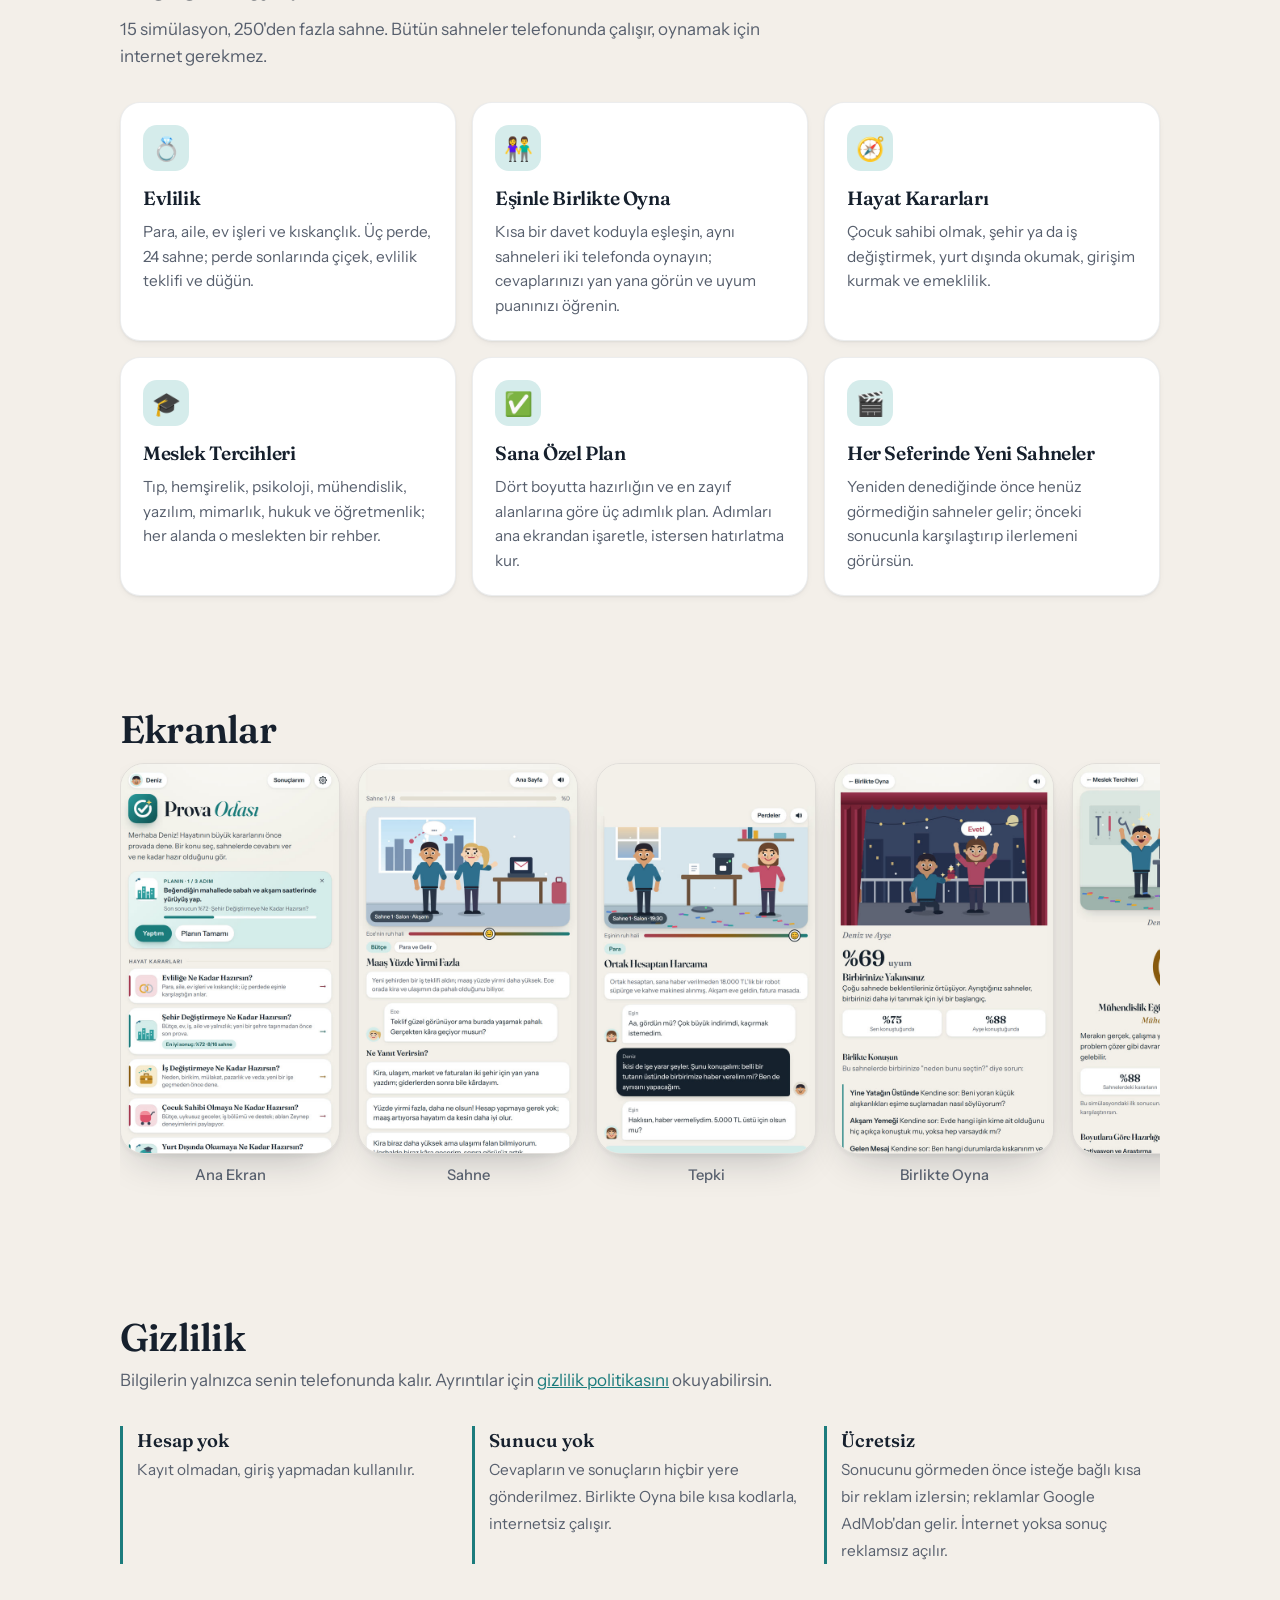
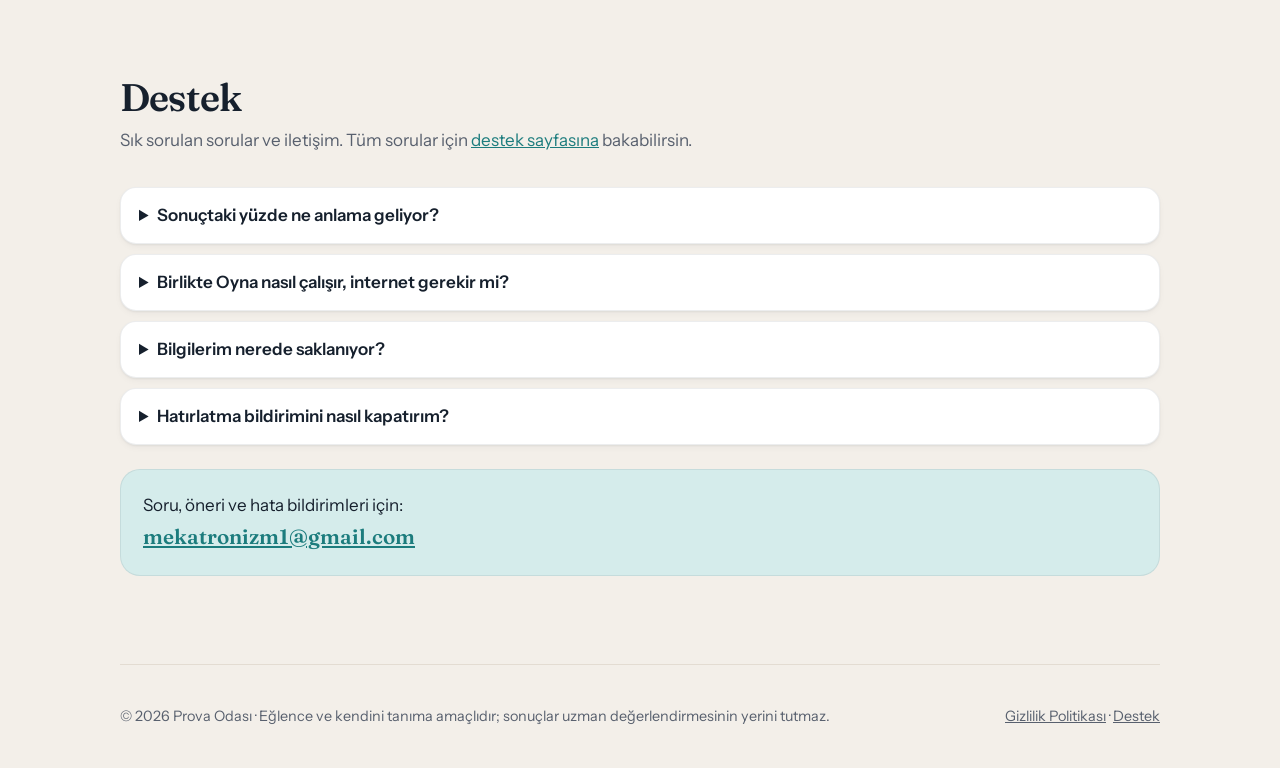
==== commit a6cc926e: "Reklam bilgisi: gizlilik politikası, ana sayfa ve destek sayfası güncellendi" ====
--- a/index.html
+++ b/index.html
@@ -4,9 +4,9 @@
   <meta charset="utf-8" />
   <meta name="viewport" content="width=device-width, initial-scale=1, viewport-fit=cover" />
   <title>Prova Odası – Hayatın Büyük Kararlarını Önce Provada Dene</title>
-  <meta name="description" content="Prova Odası: evlilik, çocuk, şehir ya da iş değiştirmek, yurt dışında okumak, girişim, emeklilik ve sekiz meslek için sahneli karar provaları. Eşinle birlikte oyna, sana özel planını al. Hesap yok, reklam yok." />
+  <meta name="description" content="Prova Odası: evlilik, çocuk, şehir ya da iş değiştirmek, yurt dışında okumak, girişim, emeklilik ve sekiz meslek için sahneli karar provaları. Eşinle birlikte oyna, sana özel planını al. Ücretsiz, hesap gerekmez." />
   <meta property="og:title" content="Prova Odası – Hayatın Büyük Kararlarını Önce Provada Dene" />
-  <meta property="og:description" content="Gerçek hayattan sahnelerde kararını ver, tepkiyi gör, ne kadar hazır olduğunu keşfet. Eşinle birlikte oyna. Hesap yok, reklam yok." />
+  <meta property="og:description" content="Gerçek hayattan sahnelerde kararını ver, tepkiyi gör, ne kadar hazır olduğunu keşfet. Eşinle birlikte oyna. Ücretsiz, hesap gerekmez." />
   <meta property="og:image" content="img/video-kapak.jpg" />
   <meta name="theme-color" content="#F3EFE9" media="(prefers-color-scheme: light)" />
   <meta name="theme-color" content="#0E151F" media="(prefers-color-scheme: dark)" />
@@ -51,7 +51,7 @@
 
       <section id="ozellikler" aria-labelledby="ozellik-baslik">
         <h2 id="ozellik-baslik">Neler Var?</h2>
-        <p class="sub">15 simülasyon, 250'den fazla sahne. Her şey telefonunda çalışır, internet gerekmez.</p>
+        <p class="sub">15 simülasyon, 250'den fazla sahne. Bütün sahneler telefonunda çalışır, oynamak için internet gerekmez.</p>
         <div class="features">
           <div class="feature"><div class="ico" aria-hidden="true">💍</div><h3>Evlilik</h3><p>Para, aile, ev işleri ve kıskançlık. Üç perde, 24 sahne; perde sonlarında çiçek, evlilik teklifi ve düğün.</p></div>
           <div class="feature"><div class="ico" aria-hidden="true">👫</div><h3>Eşinle Birlikte Oyna</h3><p>Kısa bir davet koduyla eşleşin, aynı sahneleri iki telefonda oynayın; cevaplarınızı yan yana görün ve uyum puanınızı öğrenin.</p></div>
@@ -79,8 +79,8 @@
         <p class="sub">Bilgilerin yalnızca senin telefonunda kalır. Ayrıntılar için <a href="gizlilik.html">gizlilik politikasını</a> okuyabilirsin.</p>
         <div class="privacy">
           <div><strong>Hesap yok</strong><span>Kayıt olmadan, giriş yapmadan kullanılır.</span></div>
-          <div><strong>Sunucu yok</strong><span>Verilerin hiçbir yere gönderilmez; internetsiz çalışır. Birlikte Oyna bile kısa kodlarla çalışır.</span></div>
-          <div><strong>Reklam yok</strong><span>Reklam gösterilmez, kullanım istatistiği toplanmaz.</span></div>
+          <div><strong>Sunucu yok</strong><span>Cevapların ve sonuçların hiçbir yere gönderilmez. Birlikte Oyna bile kısa kodlarla, internetsiz çalışır.</span></div>
+          <div><strong>Ücretsiz</strong><span>Sonucunu görmeden önce isteğe bağlı kısa bir reklam izlersin; reklamlar Google AdMob'dan gelir. İnternet yoksa sonuç reklamsız açılır.</span></div>
         </div>
       </section>
 
